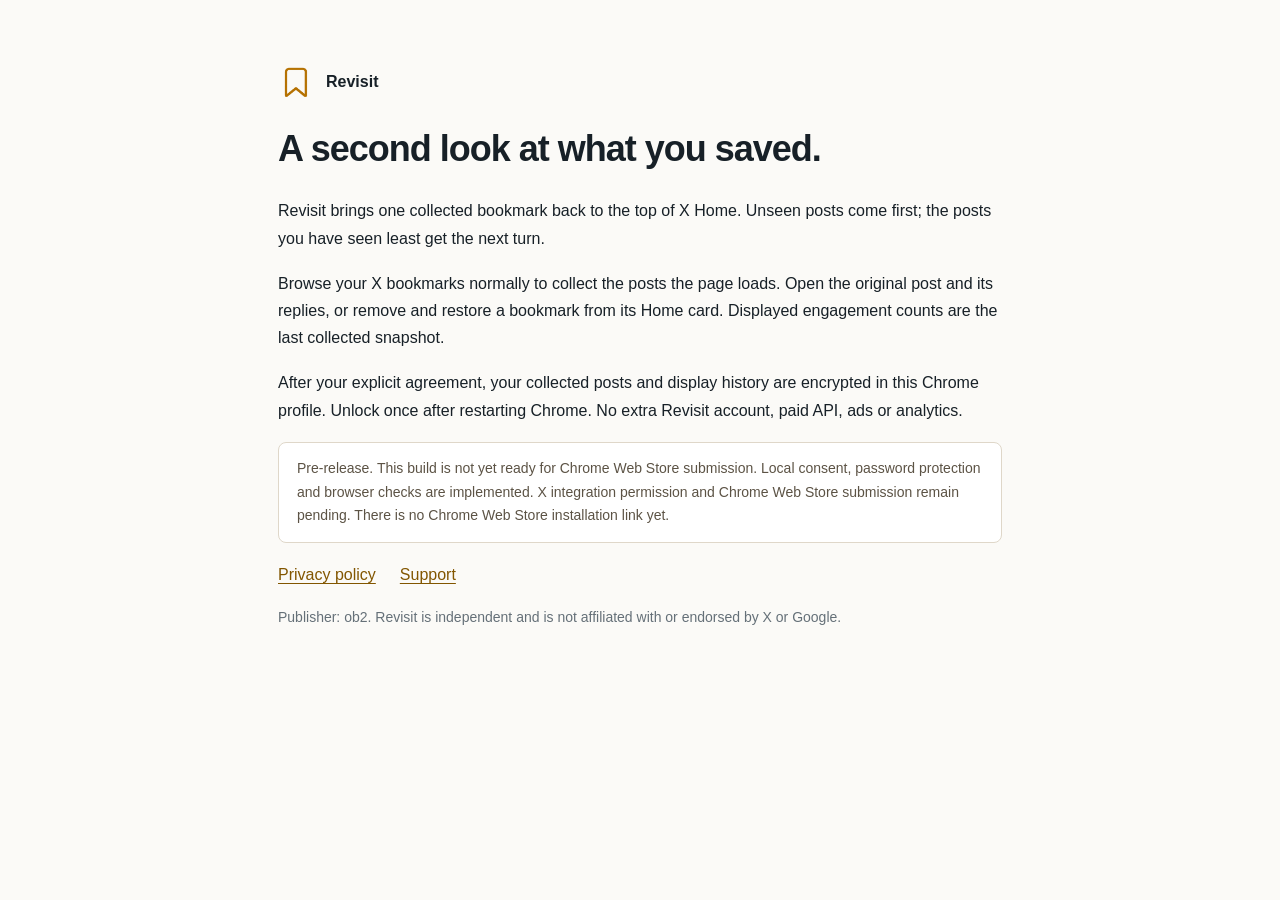
==== index.html @ 18b85527 "Publish Revisit privacy and support pages" ====
<!doctype html>
<html lang="en"><head><meta charset="utf-8"><meta name="viewport" content="width=device-width,initial-scale=1"><title>Revisit — Rediscover your X bookmarks</title><link rel="icon" href="icon.png"><link rel="stylesheet" href="site.css"></head><body><main>
<header><img src="icon.png" alt=""><a href="index.html">Revisit</a></header>
<h1>A second look at what you saved.</h1>
<p>Revisit brings one collected bookmark back to the top of X Home. Unseen posts come first; the posts you have seen least get the next turn.</p>
<p>Browse your X bookmarks normally to collect the posts the page loads. Open the original post and its replies, or remove and restore a bookmark from its Home card. Displayed engagement counts are the last collected snapshot.</p>
<p>After your explicit agreement, your collected posts and display history are encrypted in this Chrome profile. Unlock once after restarting Chrome. No extra Revisit account, paid API, ads or analytics.</p>
<p class="notice">Pre-release. This build is not yet ready for Chrome Web Store submission. Local consent, password protection and browser checks are implemented. X integration permission and Chrome Web Store submission remain pending. There is no Chrome Web Store installation link yet.</p>
<p class="links"><a href="privacy.html">Privacy policy</a><a href="support.html">Support</a></p>
<p class="muted">Publisher: ob2. Revisit is independent and is not affiliated with or endorsed by X or Google.</p>
</main></body></html>
---- site.css ----
*{box-sizing:border-box}body{margin:0;background:#fbfaf7;color:#172027;font:16px/1.7 -apple-system,BlinkMacSystemFont,"Segoe UI",sans-serif}main{max-width:780px;margin:64px auto;padding:0 28px 64px}header{display:flex;align-items:center;gap:12px;margin-bottom:28px}header img{width:36px;height:36px}header a{color:inherit;text-decoration:none;font-weight:650}h1{font-size:36px;line-height:1.15;letter-spacing:-1px;margin:0 0 28px}h2{font-size:21px;line-height:1.35;margin:40px 0 12px}p{margin:0 0 18px}a{color:#825600;text-underline-offset:3px}.notice{padding:14px 18px;border:1px solid #dfd7c9;border-radius:8px;background:#fff;color:#5c5345;font-size:14px}.links{display:flex;gap:24px;flex-wrap:wrap}.muted{color:#657078;font-size:14px}@media(max-width:600px){main{margin-top:32px}h1{font-size:30px}}
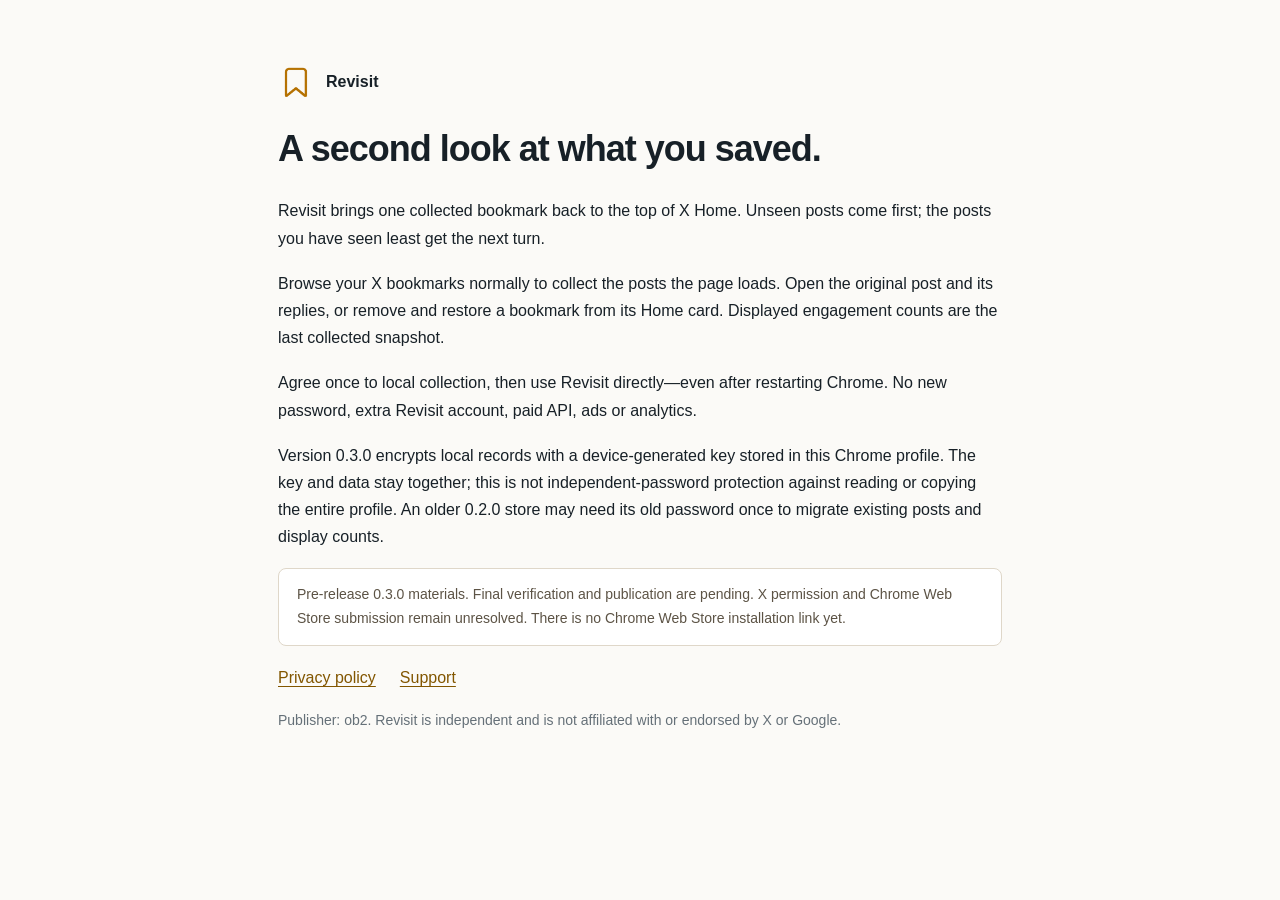
==== commit 732c2b84: "Explain passwordless local storage and one-time migration" ====
--- a/index.html
+++ b/index.html
@@ -4,8 +4,9 @@
 <h1>A second look at what you saved.</h1>
 <p>Revisit brings one collected bookmark back to the top of X Home. Unseen posts come first; the posts you have seen least get the next turn.</p>
 <p>Browse your X bookmarks normally to collect the posts the page loads. Open the original post and its replies, or remove and restore a bookmark from its Home card. Displayed engagement counts are the last collected snapshot.</p>
-<p>After your explicit agreement, your collected posts and display history are encrypted in this Chrome profile. Unlock once after restarting Chrome. No extra Revisit account, paid API, ads or analytics.</p>
-<p class="notice">Pre-release. This build is not yet ready for Chrome Web Store submission. Local consent, password protection and browser checks are implemented. X integration permission and Chrome Web Store submission remain pending. There is no Chrome Web Store installation link yet.</p>
+<p>Agree once to local collection, then use Revisit directly—even after restarting Chrome. No new password, extra Revisit account, paid API, ads or analytics.</p>
+<p>Version 0.3.0 encrypts local records with a device-generated key stored in this Chrome profile. The key and data stay together; this is not independent-password protection against reading or copying the entire profile. An older 0.2.0 store may need its old password once to migrate existing posts and display counts.</p>
+<p class="notice">Pre-release 0.3.0 materials. Final verification and publication are pending. X permission and Chrome Web Store submission remain unresolved. There is no Chrome Web Store installation link yet.</p>
 <p class="links"><a href="privacy.html">Privacy policy</a><a href="support.html">Support</a></p>
 <p class="muted">Publisher: ob2. Revisit is independent and is not affiliated with or endorsed by X or Google.</p>
 </main></body></html>
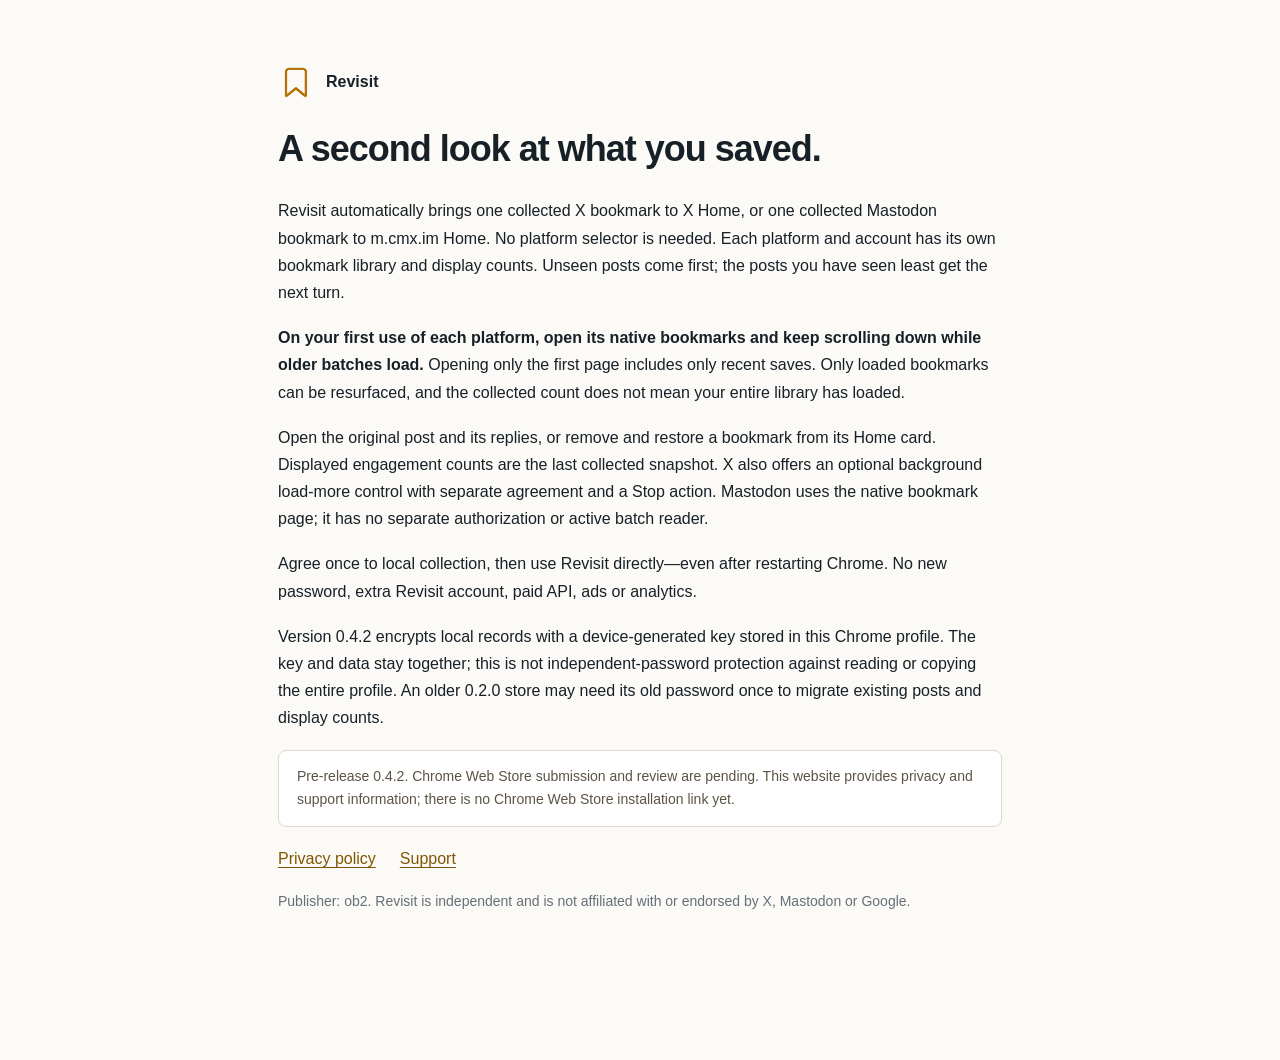
==== commit 64adff03: "Update Revisit 0.4.2 privacy and first-use bookmark guidance for X and Mastodon" ====
--- a/index.html
+++ b/index.html
@@ -1,12 +1,13 @@
 <!doctype html>
-<html lang="en"><head><meta charset="utf-8"><meta name="viewport" content="width=device-width,initial-scale=1"><title>Revisit — Rediscover your X bookmarks</title><link rel="icon" href="icon.png"><link rel="stylesheet" href="site.css"></head><body><main>
+<html lang="en"><head><meta charset="utf-8"><meta name="viewport" content="width=device-width,initial-scale=1"><title>Revisit — Rediscover your bookmarks</title><link rel="icon" href="icon.png"><link rel="stylesheet" href="site.css"></head><body><main>
 <header><img src="icon.png" alt=""><a href="index.html">Revisit</a></header>
 <h1>A second look at what you saved.</h1>
-<p>Revisit brings one collected bookmark back to the top of X Home. Unseen posts come first; the posts you have seen least get the next turn.</p>
-<p>Browse your X bookmarks normally to collect the posts the page loads. Open the original post and its replies, or remove and restore a bookmark from its Home card. Displayed engagement counts are the last collected snapshot.</p>
+<p>Revisit automatically brings one collected X bookmark to X Home, or one collected Mastodon bookmark to m.cmx.im Home. No platform selector is needed. Each platform and account has its own bookmark library and display counts. Unseen posts come first; the posts you have seen least get the next turn.</p>
+<p><strong>On your first use of each platform, open its native bookmarks and keep scrolling down while older batches load.</strong> Opening only the first page includes only recent saves. Only loaded bookmarks can be resurfaced, and the collected count does not mean your entire library has loaded.</p>
+<p>Open the original post and its replies, or remove and restore a bookmark from its Home card. Displayed engagement counts are the last collected snapshot. X also offers an optional background load-more control with separate agreement and a Stop action. Mastodon uses the native bookmark page; it has no separate authorization or active batch reader.</p>
 <p>Agree once to local collection, then use Revisit directly—even after restarting Chrome. No new password, extra Revisit account, paid API, ads or analytics.</p>
-<p>Version 0.3.0 encrypts local records with a device-generated key stored in this Chrome profile. The key and data stay together; this is not independent-password protection against reading or copying the entire profile. An older 0.2.0 store may need its old password once to migrate existing posts and display counts.</p>
-<p class="notice">Pre-release 0.3.0 materials. Final verification and publication are pending. X permission and Chrome Web Store submission remain unresolved. There is no Chrome Web Store installation link yet.</p>
+<p>Version 0.4.2 encrypts local records with a device-generated key stored in this Chrome profile. The key and data stay together; this is not independent-password protection against reading or copying the entire profile. An older 0.2.0 store may need its old password once to migrate existing posts and display counts.</p>
+<p class="notice">Pre-release 0.4.2. Chrome Web Store submission and review are pending. This website provides privacy and support information; there is no Chrome Web Store installation link yet.</p>
 <p class="links"><a href="privacy.html">Privacy policy</a><a href="support.html">Support</a></p>
-<p class="muted">Publisher: ob2. Revisit is independent and is not affiliated with or endorsed by X or Google.</p>
+<p class="muted">Publisher: ob2. Revisit is independent and is not affiliated with or endorsed by X, Mastodon or Google.</p>
 </main></body></html>
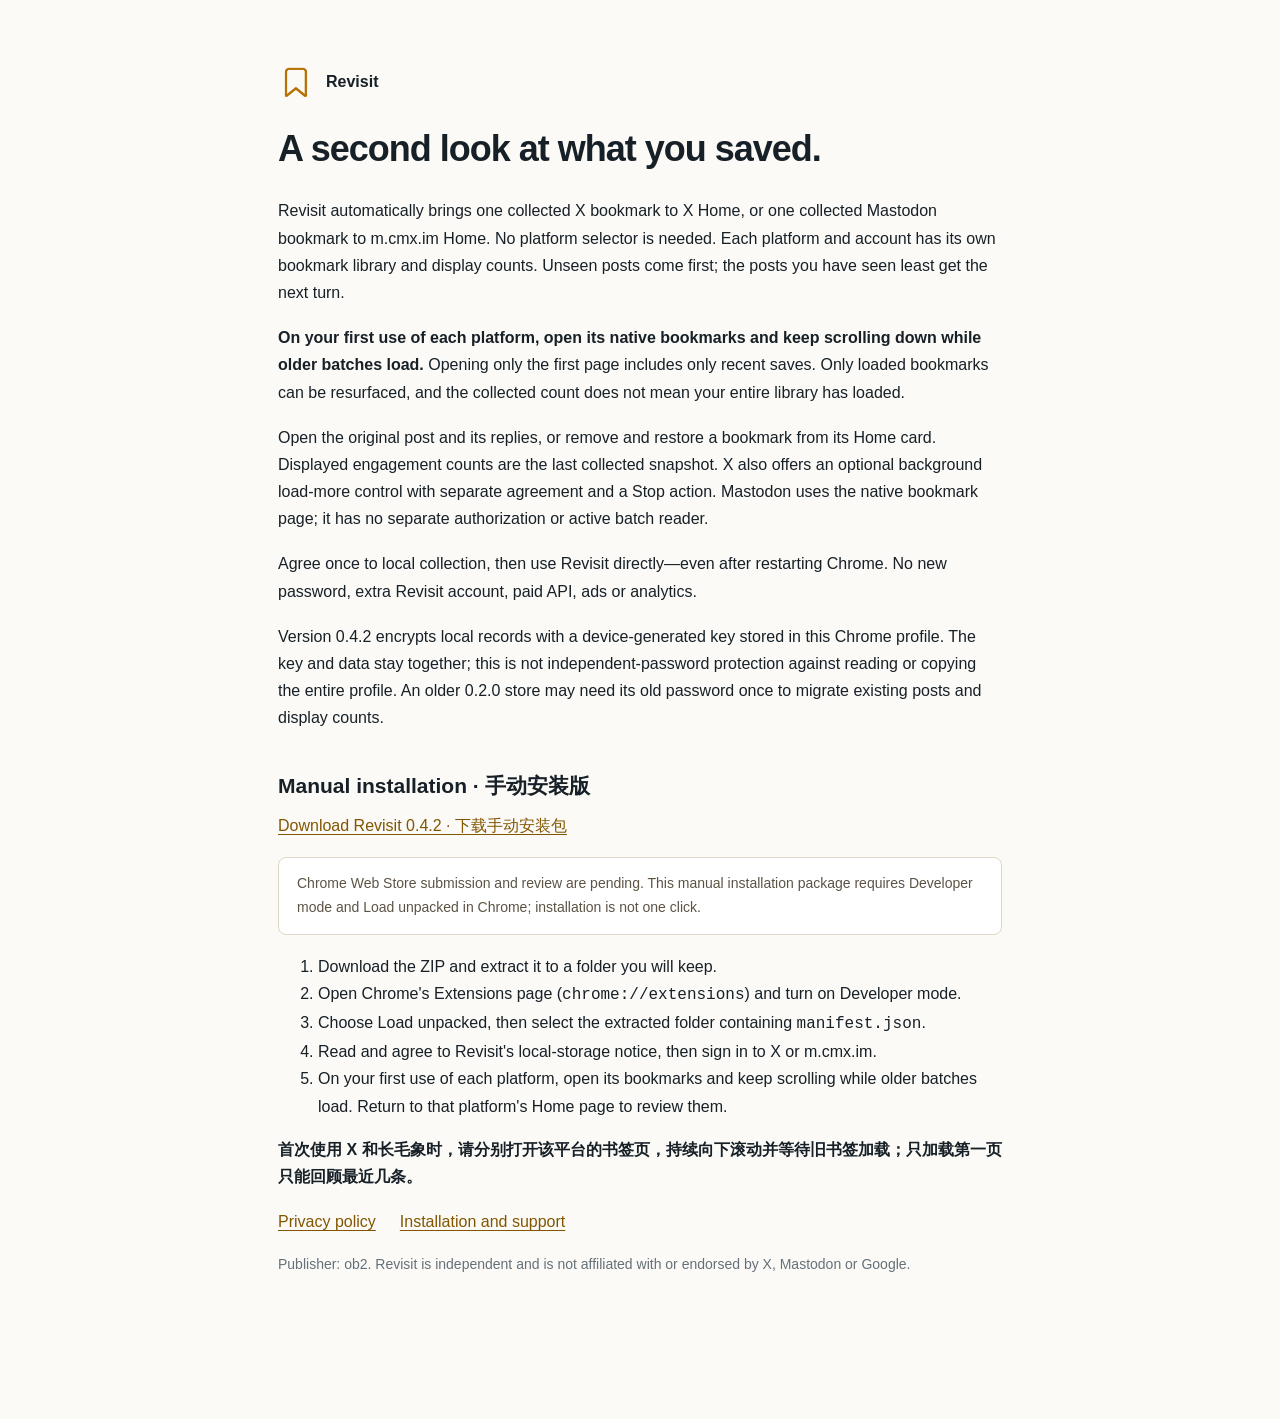
==== commit 61717b73: "Publish Revisit 0.4.2 manual installation package and first-use instructions" ====
--- a/index.html
+++ b/index.html
@@ -7,7 +7,17 @@
 <p>Open the original post and its replies, or remove and restore a bookmark from its Home card. Displayed engagement counts are the last collected snapshot. X also offers an optional background load-more control with separate agreement and a Stop action. Mastodon uses the native bookmark page; it has no separate authorization or active batch reader.</p>
 <p>Agree once to local collection, then use Revisit directly—even after restarting Chrome. No new password, extra Revisit account, paid API, ads or analytics.</p>
 <p>Version 0.4.2 encrypts local records with a device-generated key stored in this Chrome profile. The key and data stay together; this is not independent-password protection against reading or copying the entire profile. An older 0.2.0 store may need its old password once to migrate existing posts and display counts.</p>
-<p class="notice">Pre-release 0.4.2. Chrome Web Store submission and review are pending. This website provides privacy and support information; there is no Chrome Web Store installation link yet.</p>
-<p class="links"><a href="privacy.html">Privacy policy</a><a href="support.html">Support</a></p>
+<h2>Manual installation · 手动安装版</h2>
+<p><a href="downloads/revisit-0.4.2.zip" download>Download Revisit 0.4.2 · 下载手动安装包</a></p>
+<p class="notice">Chrome Web Store submission and review are pending. This manual installation package requires Developer mode and Load unpacked in Chrome; installation is not one click.</p>
+<ol>
+<li>Download the ZIP and extract it to a folder you will keep.</li>
+<li>Open Chrome's Extensions page (<code>chrome://extensions</code>) and turn on Developer mode.</li>
+<li>Choose Load unpacked, then select the extracted folder containing <code>manifest.json</code>.</li>
+<li>Read and agree to Revisit's local-storage notice, then sign in to X or m.cmx.im.</li>
+<li>On your first use of each platform, open its bookmarks and keep scrolling while older batches load. Return to that platform's Home page to review them.</li>
+</ol>
+<p><strong>首次使用 X 和长毛象时，请分别打开该平台的书签页，持续向下滚动并等待旧书签加载；只加载第一页只能回顾最近几条。</strong></p>
+<p class="links"><a href="privacy.html">Privacy policy</a><a href="support.html">Installation and support</a></p>
 <p class="muted">Publisher: ob2. Revisit is independent and is not affiliated with or endorsed by X, Mastodon or Google.</p>
 </main></body></html>
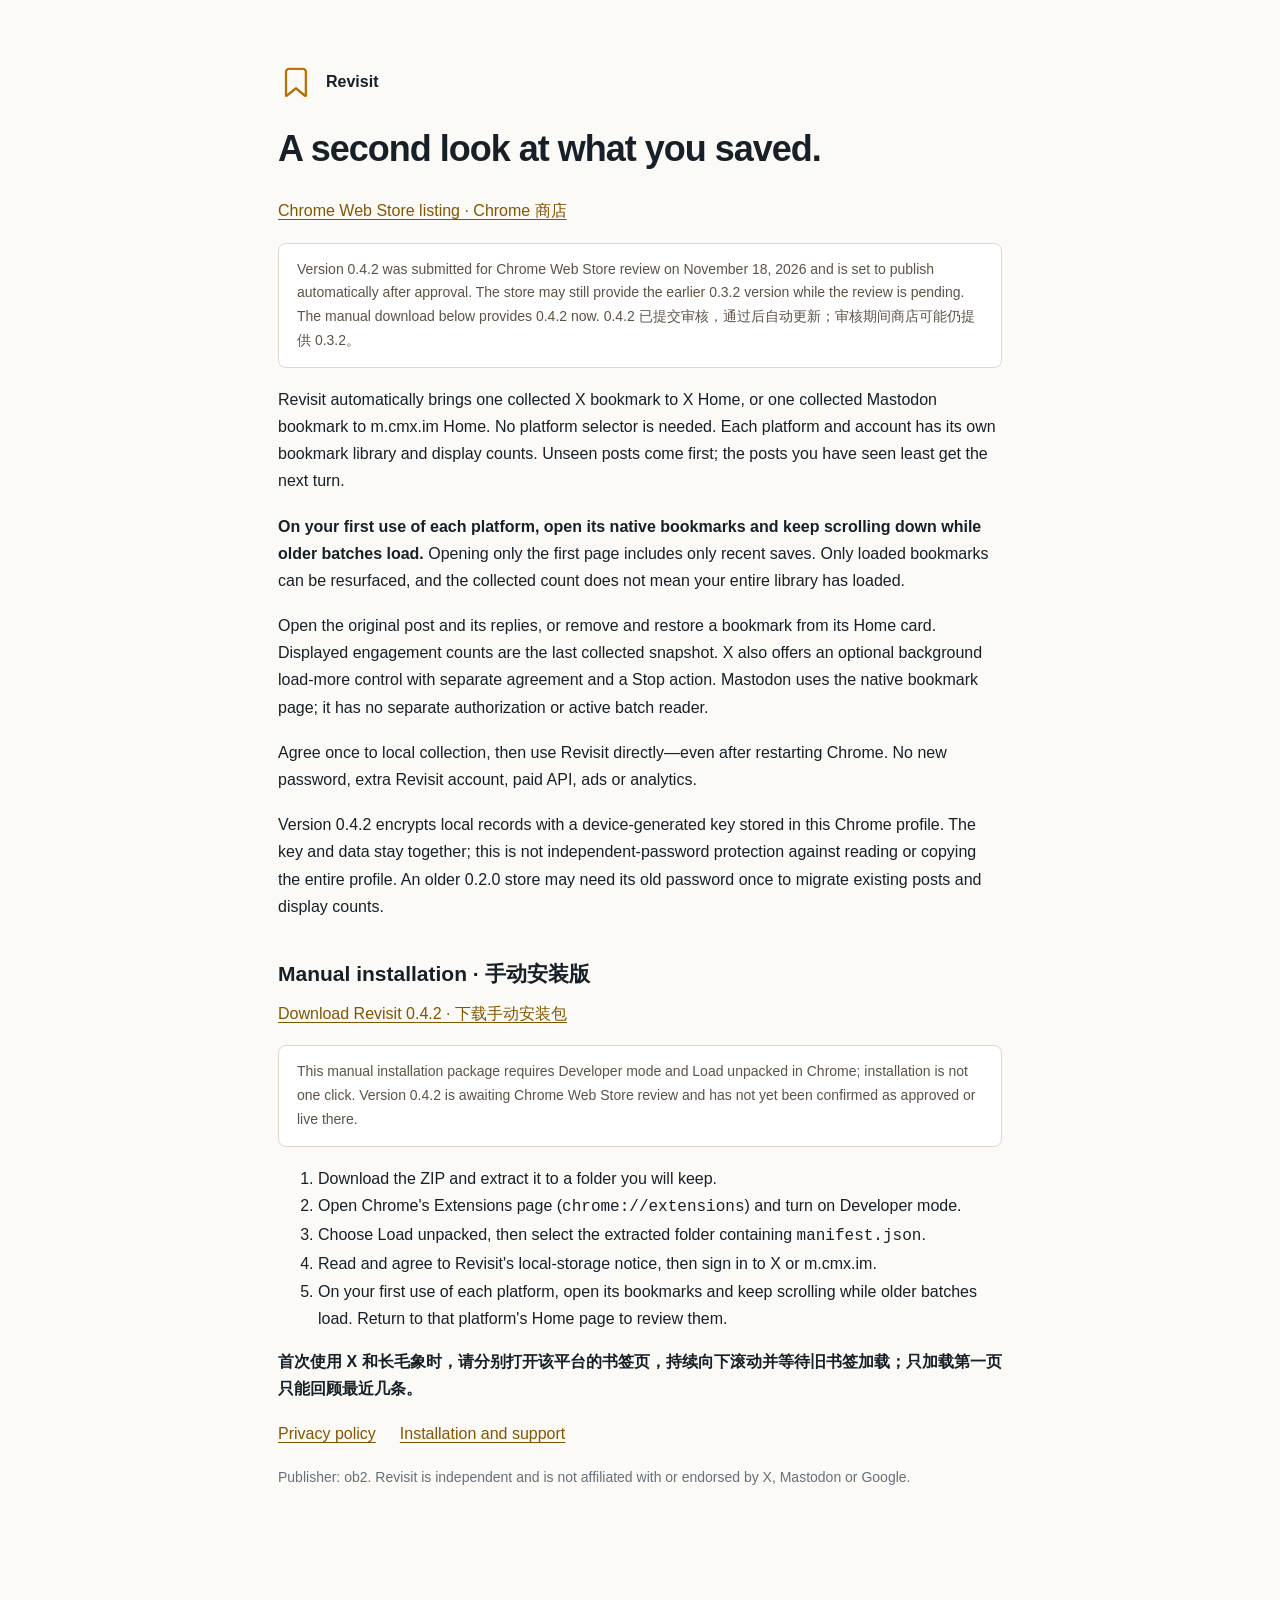
==== commit f5cbf1eb: "Link the Chrome Web Store listing and mark Revisit 0.4.2 review pending" ====
--- a/index.html
+++ b/index.html
@@ -2,6 +2,8 @@
 <html lang="en"><head><meta charset="utf-8"><meta name="viewport" content="width=device-width,initial-scale=1"><title>Revisit — Rediscover your bookmarks</title><link rel="icon" href="icon.png"><link rel="stylesheet" href="site.css"></head><body><main>
 <header><img src="icon.png" alt=""><a href="index.html">Revisit</a></header>
 <h1>A second look at what you saved.</h1>
+<p><a href="https://chromewebstore.google.com/detail/aiklblmpmiecnaehmbfjepebphellikd">Chrome Web Store listing · Chrome 商店</a></p>
+<p class="notice">Version 0.4.2 was submitted for Chrome Web Store review on November 18, 2026 and is set to publish automatically after approval. The store may still provide the earlier 0.3.2 version while the review is pending. The manual download below provides 0.4.2 now. 0.4.2 已提交审核，通过后自动更新；审核期间商店可能仍提供 0.3.2。</p>
 <p>Revisit automatically brings one collected X bookmark to X Home, or one collected Mastodon bookmark to m.cmx.im Home. No platform selector is needed. Each platform and account has its own bookmark library and display counts. Unseen posts come first; the posts you have seen least get the next turn.</p>
 <p><strong>On your first use of each platform, open its native bookmarks and keep scrolling down while older batches load.</strong> Opening only the first page includes only recent saves. Only loaded bookmarks can be resurfaced, and the collected count does not mean your entire library has loaded.</p>
 <p>Open the original post and its replies, or remove and restore a bookmark from its Home card. Displayed engagement counts are the last collected snapshot. X also offers an optional background load-more control with separate agreement and a Stop action. Mastodon uses the native bookmark page; it has no separate authorization or active batch reader.</p>
@@ -9,7 +11,7 @@
 <p>Version 0.4.2 encrypts local records with a device-generated key stored in this Chrome profile. The key and data stay together; this is not independent-password protection against reading or copying the entire profile. An older 0.2.0 store may need its old password once to migrate existing posts and display counts.</p>
 <h2>Manual installation · 手动安装版</h2>
 <p><a href="downloads/revisit-0.4.2.zip" download>Download Revisit 0.4.2 · 下载手动安装包</a></p>
-<p class="notice">Chrome Web Store submission and review are pending. This manual installation package requires Developer mode and Load unpacked in Chrome; installation is not one click.</p>
+<p class="notice">This manual installation package requires Developer mode and Load unpacked in Chrome; installation is not one click. Version 0.4.2 is awaiting Chrome Web Store review and has not yet been confirmed as approved or live there.</p>
 <ol>
 <li>Download the ZIP and extract it to a folder you will keep.</li>
 <li>Open Chrome's Extensions page (<code>chrome://extensions</code>) and turn on Developer mode.</li>
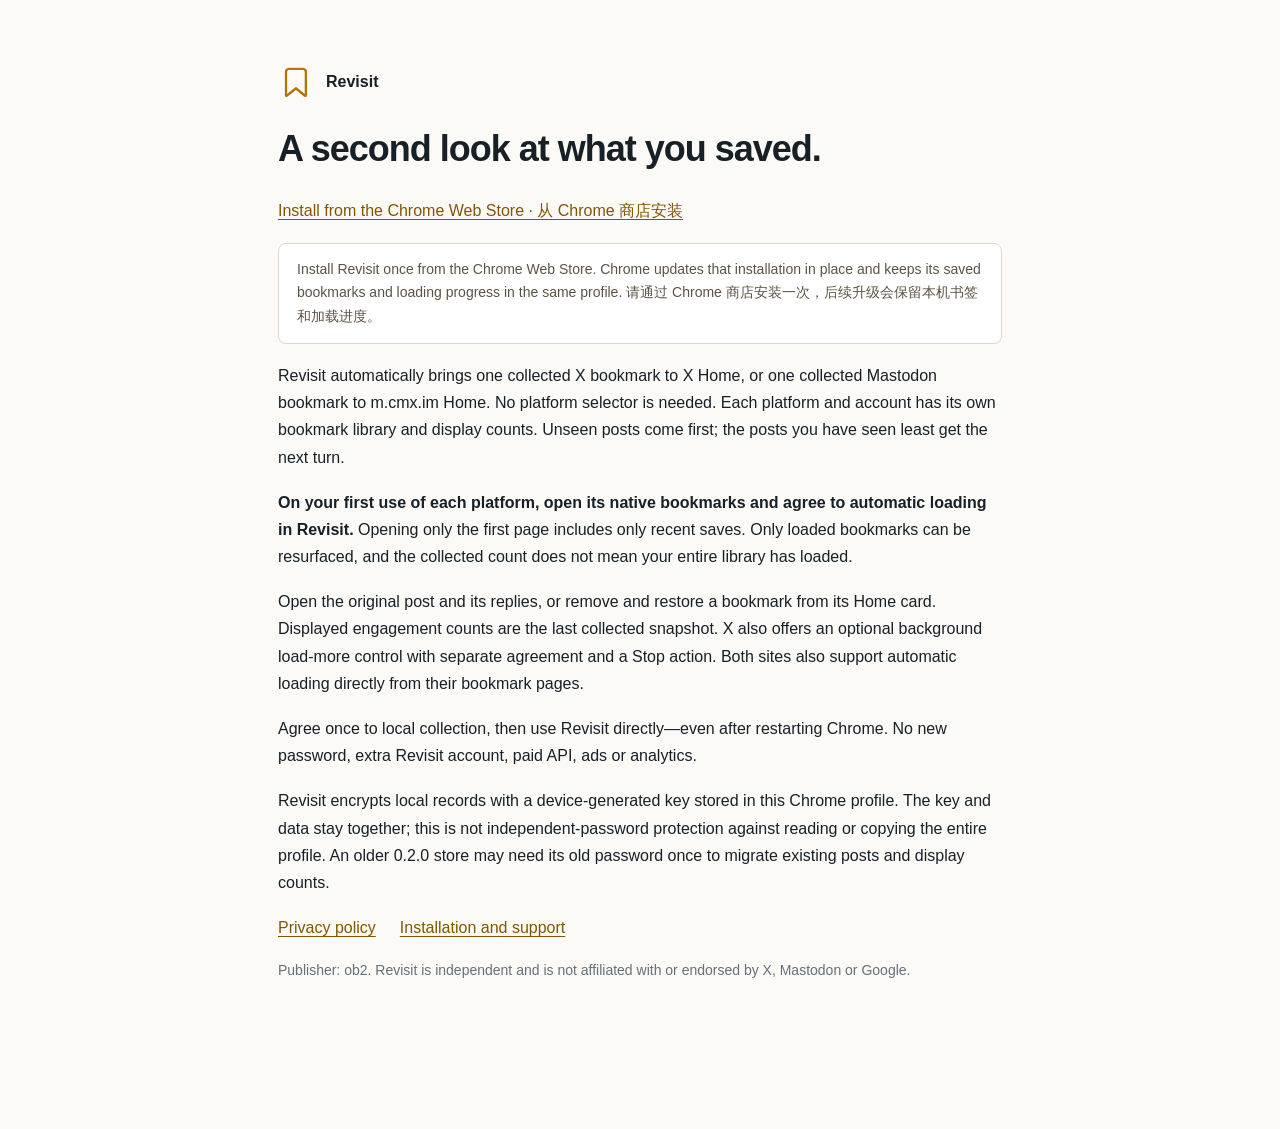
==== commit 2ea5b264: "Make the Chrome Web Store the default Revisit installation" ====
--- a/index.html
+++ b/index.html
@@ -2,24 +2,13 @@
 <html lang="en"><head><meta charset="utf-8"><meta name="viewport" content="width=device-width,initial-scale=1"><title>Revisit — Rediscover your bookmarks</title><link rel="icon" href="icon.png"><link rel="stylesheet" href="site.css"></head><body><main>
 <header><img src="icon.png" alt=""><a href="index.html">Revisit</a></header>
 <h1>A second look at what you saved.</h1>
-<p><a href="https://chromewebstore.google.com/detail/aiklblmpmiecnaehmbfjepebphellikd">Chrome Web Store listing · Chrome 商店</a></p>
-<p class="notice">Version 0.4.2 was submitted for Chrome Web Store review on November 18, 2026 and is set to publish automatically after approval. The store may still provide the earlier 0.3.2 version while the review is pending. The manual download below provides 0.4.2 now. 0.4.2 已提交审核，通过后自动更新；审核期间商店可能仍提供 0.3.2。</p>
+<p><a href="https://chromewebstore.google.com/detail/aiklblmpmiecnaehmbfjepebphellikd">Install from the Chrome Web Store · 从 Chrome 商店安装</a></p>
+<p class="notice">Install Revisit once from the Chrome Web Store. Chrome updates that installation in place and keeps its saved bookmarks and loading progress in the same profile. 请通过 Chrome 商店安装一次，后续升级会保留本机书签和加载进度。</p>
 <p>Revisit automatically brings one collected X bookmark to X Home, or one collected Mastodon bookmark to m.cmx.im Home. No platform selector is needed. Each platform and account has its own bookmark library and display counts. Unseen posts come first; the posts you have seen least get the next turn.</p>
-<p><strong>On your first use of each platform, open its native bookmarks and keep scrolling down while older batches load.</strong> Opening only the first page includes only recent saves. Only loaded bookmarks can be resurfaced, and the collected count does not mean your entire library has loaded.</p>
-<p>Open the original post and its replies, or remove and restore a bookmark from its Home card. Displayed engagement counts are the last collected snapshot. X also offers an optional background load-more control with separate agreement and a Stop action. Mastodon uses the native bookmark page; it has no separate authorization or active batch reader.</p>
+<p><strong>On your first use of each platform, open its native bookmarks and agree to automatic loading in Revisit.</strong> Opening only the first page includes only recent saves. Only loaded bookmarks can be resurfaced, and the collected count does not mean your entire library has loaded.</p>
+<p>Open the original post and its replies, or remove and restore a bookmark from its Home card. Displayed engagement counts are the last collected snapshot. X also offers an optional background load-more control with separate agreement and a Stop action. Both sites also support automatic loading directly from their bookmark pages.</p>
 <p>Agree once to local collection, then use Revisit directly—even after restarting Chrome. No new password, extra Revisit account, paid API, ads or analytics.</p>
-<p>Version 0.4.2 encrypts local records with a device-generated key stored in this Chrome profile. The key and data stay together; this is not independent-password protection against reading or copying the entire profile. An older 0.2.0 store may need its old password once to migrate existing posts and display counts.</p>
-<h2>Manual installation · 手动安装版</h2>
-<p><a href="downloads/revisit-0.4.2.zip" download>Download Revisit 0.4.2 · 下载手动安装包</a></p>
-<p class="notice">This manual installation package requires Developer mode and Load unpacked in Chrome; installation is not one click. Version 0.4.2 is awaiting Chrome Web Store review and has not yet been confirmed as approved or live there.</p>
-<ol>
-<li>Download the ZIP and extract it to a folder you will keep.</li>
-<li>Open Chrome's Extensions page (<code>chrome://extensions</code>) and turn on Developer mode.</li>
-<li>Choose Load unpacked, then select the extracted folder containing <code>manifest.json</code>.</li>
-<li>Read and agree to Revisit's local-storage notice, then sign in to X or m.cmx.im.</li>
-<li>On your first use of each platform, open its bookmarks and keep scrolling while older batches load. Return to that platform's Home page to review them.</li>
-</ol>
-<p><strong>首次使用 X 和长毛象时，请分别打开该平台的书签页，持续向下滚动并等待旧书签加载；只加载第一页只能回顾最近几条。</strong></p>
+<p>Revisit encrypts local records with a device-generated key stored in this Chrome profile. The key and data stay together; this is not independent-password protection against reading or copying the entire profile. An older 0.2.0 store may need its old password once to migrate existing posts and display counts.</p>
 <p class="links"><a href="privacy.html">Privacy policy</a><a href="support.html">Installation and support</a></p>
 <p class="muted">Publisher: ob2. Revisit is independent and is not affiliated with or endorsed by X, Mastodon or Google.</p>
 </main></body></html>
